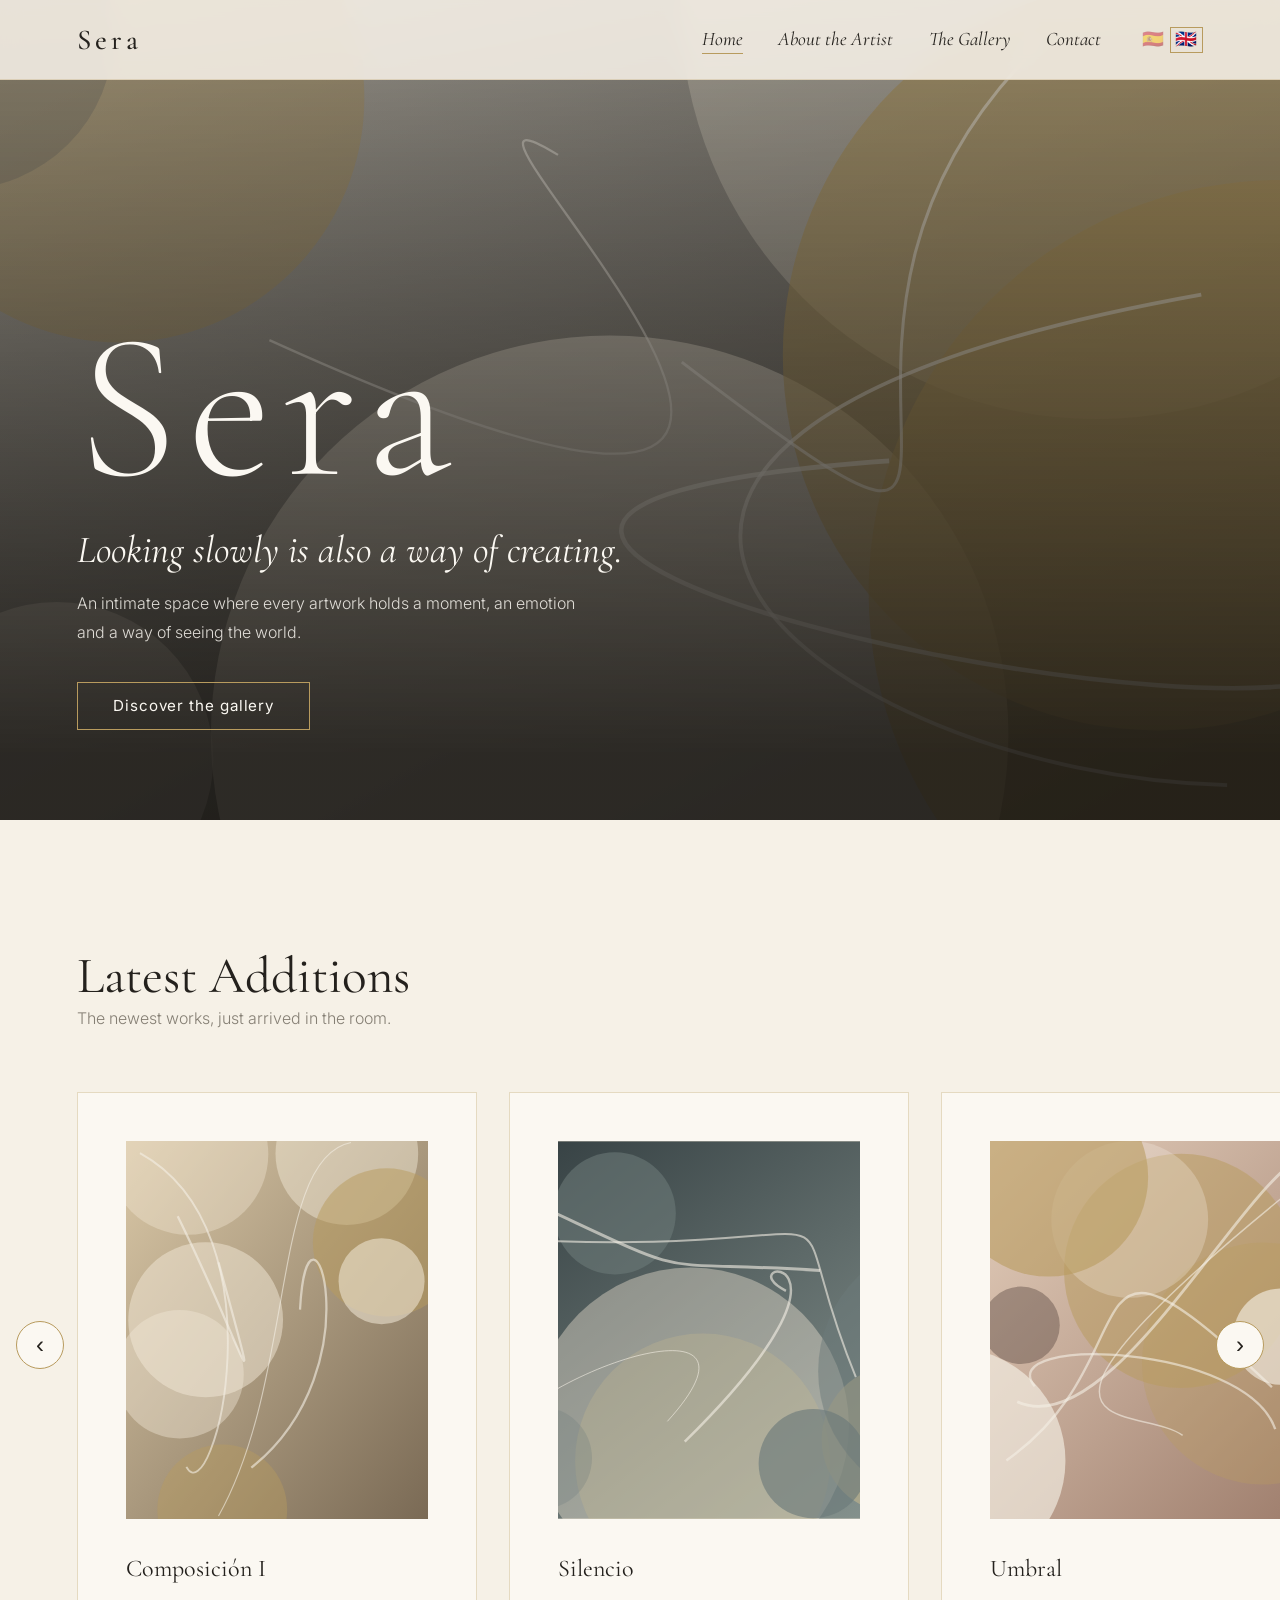
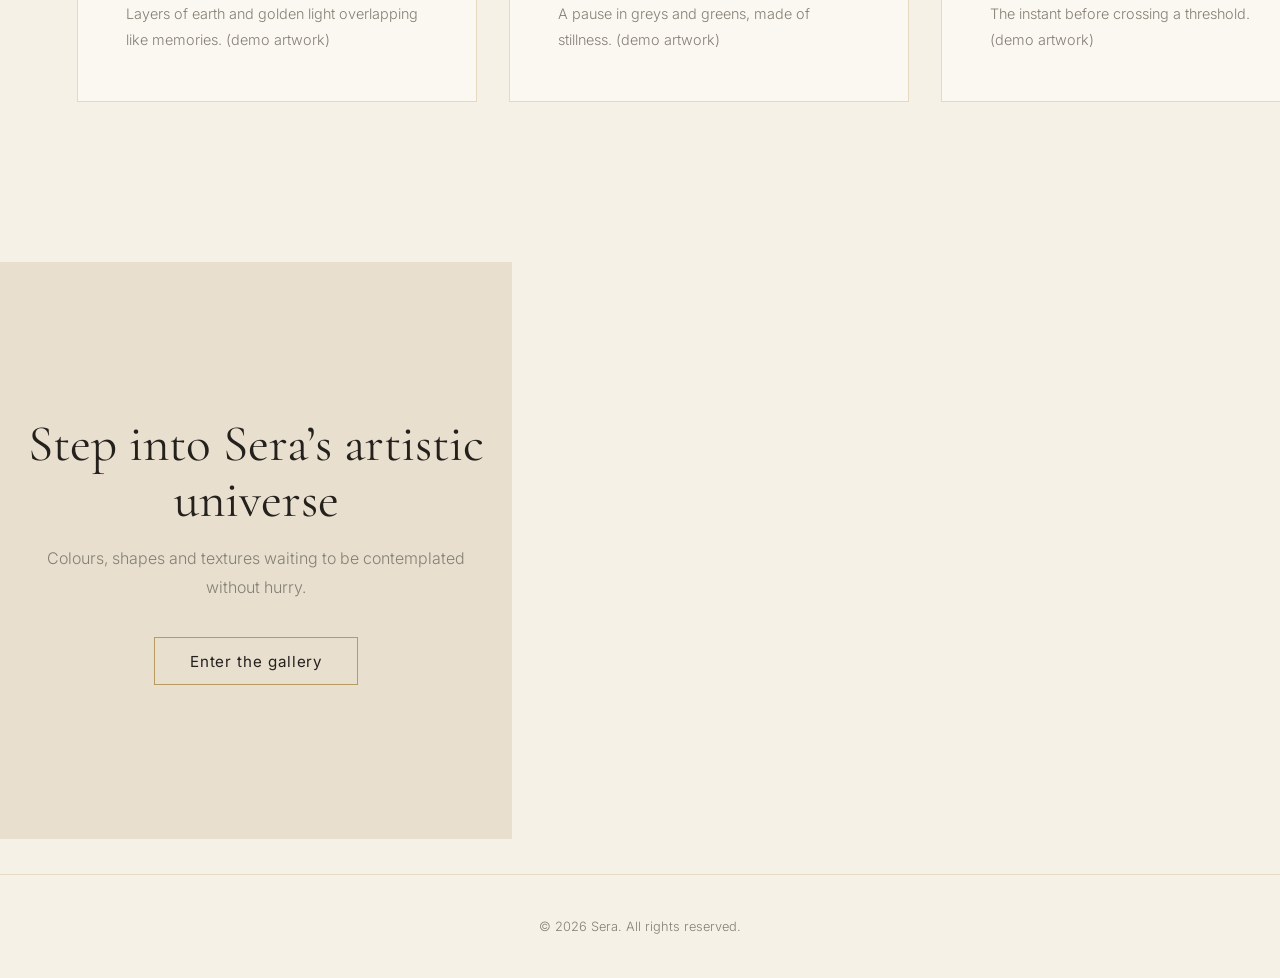
==== index.html @ 597193cc "Add files via upload" ====
<!doctype html><html lang="es"><head><meta charset="utf-8"><meta name="viewport" content="width=device-width,initial-scale=1"><title>Sera · Galería de arte</title><meta name="description" content="Galería de arte personal de Sera."><meta property="og:type" content="website"><meta property="og:title" content="Sera · Galería de arte"><meta property="og:image" content="assets/images/hero.svg"><link rel="icon" href="assets/icons/favicon.svg"><link rel="preconnect" href="https://fonts.googleapis.com"><link rel="preconnect" href="https://fonts.gstatic.com" crossorigin><link rel="stylesheet" href="https://fonts.googleapis.com/css2?family=Cormorant+Garamond:ital,wght@0,300;0,400;0,500;1,400&family=Inter:wght@300;400;500&display=swap"><link rel="stylesheet" href="css/style.css"></head><body data-page="home"><header id="hdr"></header><main>
<section class="hero"><img data-cfg="hero" fetchpriority="high" alt=""><div class="hc"><h1 data-artist></h1><p class="q" data-i18n="home.quote"></p><p class="in" data-i18n="home.intro"></p><a class="btn" href="gallery.html" data-i18n="home.cta"></a></div></section>
<section class="sec"><div class="hd rv"><h2 data-i18n="home.latest"></h2><p data-i18n="home.latestSub"></p></div><div class="car"><button class="ar" data-d="-1" data-i18n-al="modal.prev">‹</button><div class="trk" id="trk"><p class="st" data-i18n="gallery.loading"></p></div><button class="ar" data-d="1" data-i18n-al="modal.next">›</button></div></section>
<section class="fin rv"><h2 data-i18n="home.final"></h2><p data-i18n="home.finalText"></p><a class="btn" href="gallery.html" data-i18n="home.finalBtn"></a></section>
</main><footer id="ftr"><p data-i18n="footer.rights"></p></footer><script src="js/config.js"></script><script src="js/translations.js"></script><script src="js/main.js"></script><script src="js/carousel.js"></script></body></html>
---- css/style.css ----
:root{--iv:#f6f1e7;--pp:#fbf8f2;--bg:#e8dfcf;--ink:#24211d;--st:#857f74;--au:#b89b5e;--serif:'Cormorant Garamond',Georgia,serif;--sans:Inter,system-ui,sans-serif;--pad:clamp(1.5rem,6vw,6rem)}
*{box-sizing:border-box;margin:0}[hidden]{display:none!important}
html{scroll-behavior:smooth}
body{background:var(--iv);color:var(--ink);font:300 1rem/1.8 var(--sans);transition:opacity .35s;animation:fi .8s;overflow-x:hidden}
body.out{opacity:0}@keyframes fi{from{opacity:0}}
img{display:block;max-width:100%}a{color:inherit}
h1,h2,h3{font:400 clamp(2rem,4vw,3.4rem)/1.1 var(--serif)}h3{font-size:1.5rem}
main{padding-top:5rem}
:focus-visible{outline:2px solid var(--au);outline-offset:3px}
/* cabecera */
#hdr{position:fixed;inset:0 0 auto;z-index:50;height:5rem;display:flex;justify-content:space-between;align-items:center;padding:0 var(--pad);background:#f6f1e7e0;backdrop-filter:blur(10px);border-bottom:1px solid #b89b5e44}
.logo{font:500 1.8rem var(--serif);text-decoration:none;letter-spacing:.14em}
nav{display:flex;align-items:center;gap:2.2rem}
nav>a{font:italic 400 1.2rem var(--serif);text-decoration:none;position:relative}
nav>a::after{content:'';position:absolute;left:0;bottom:-3px;height:1px;width:0;background:var(--au);transition:width .45s}
nav>a:hover::after,nav>a.on::after{width:100%}
.lang button{background:none;border:1px solid transparent;cursor:pointer;font-size:1.1rem;padding:.1rem .3rem;opacity:.45;transition:.3s}
.lang button.on,.lang button:hover{opacity:1;border-color:var(--au)}
.burger{display:none;background:none;border:0;font-size:1.9rem;cursor:pointer;color:inherit}
/* botones y utilidades */
.btn{display:inline-block;padding:.85rem 2.2rem;border:1px solid var(--au);background:transparent;color:inherit;font:400 .95rem var(--sans);letter-spacing:.06em;text-decoration:none;cursor:pointer;transition:background .4s,color .4s}
.btn:hover{background:var(--au);color:var(--ink)}.btn.sm{padding:.45rem 1.1rem;font-size:.85rem}.ghost{border-color:#b89b5e77}
.rv{opacity:0;transform:translateY(24px);transition:opacity 1.1s,transform 1.1s cubic-bezier(.2,.7,.2,1)}.rv.in{opacity:1;transform:none}
.st{color:var(--st);text-align:center;grid-column:1/-1;padding:3rem 1rem;width:100%}
.hd{padding:0 var(--pad);margin-bottom:3rem}.hd p,.lead{color:var(--st)}
#ftr{text-align:center;padding:2.5rem 1rem;font-size:.8rem;color:var(--st);border-top:1px solid #b89b5e44}
/* inicio */
.hero{position:relative;min-height:calc(100svh - 5rem);display:grid;align-items:end;color:var(--pp);overflow:hidden;margin-top:-5rem;padding-top:5rem}
.hero img{position:absolute;inset:0;width:100%;height:100%;object-fit:cover;animation:zm 16s ease-out both}@keyframes zm{from{transform:scale(1.1)}}
.hero::after{content:'';position:absolute;inset:0;background:linear-gradient(180deg,#14120f33,#14120fd9 92%)}
.hc{position:relative;z-index:1;padding:0 var(--pad) clamp(3rem,10vh,7rem);max-width:62rem}
.hero h1{font-size:clamp(5rem,17vw,13rem);font-weight:300;letter-spacing:.05em;line-height:.95}
.q{font:italic 400 clamp(1.5rem,3.2vw,2.4rem)/1.3 var(--serif);margin:1.2rem 0 .8rem}
.in{max-width:32rem;opacity:.85;margin-bottom:2.2rem}
.sec{padding:clamp(4rem,10vw,9rem) 0}
.car{position:relative}
.trk{display:flex;gap:2rem;overflow-x:auto;scroll-snap-type:x mandatory;padding:0 var(--pad) 1rem;scrollbar-width:none;scroll-padding:0 var(--pad)}.trk::-webkit-scrollbar{display:none}
.card{flex:0 0 min(78vw,25rem);scroll-snap-align:start;cursor:pointer;background:none;border:0;text-align:left;font:inherit;color:inherit}
.card .im{aspect-ratio:4/5;overflow:hidden;background:var(--bg);margin-bottom:1.1rem}
.card img{width:100%;height:100%;object-fit:cover;transition:transform 1.4s cubic-bezier(.2,.7,.2,1)}.card:hover img{transform:scale(1.05)}
.card p{color:var(--st);font-size:.9rem;display:-webkit-box;-webkit-line-clamp:2;-webkit-box-orient:vertical;overflow:hidden}
.ar,.nv{width:3rem;height:3rem;border-radius:50%;border:1px solid var(--au);color:inherit;cursor:pointer;font-size:1.5rem;line-height:1;transition:background .3s}
.ar{position:absolute;top:38%;z-index:2;background:var(--pp);color:var(--ink)}.ar[data-d="-1"]{left:1rem}.ar[data-d="1"]{right:1rem}.ar:hover,.nv:hover{background:var(--au)}
.nv{background:transparent}
@media(hover:none){.ar{display:none}}
.fin{text-align:center;padding:clamp(5rem,12vw,10rem) 1.5rem;background:var(--bg)}.fin p{margin:1rem 0 2.2rem;color:var(--st)}
/* autor */
.ab{display:grid;grid-template-columns:5fr 6fr;gap:clamp(2rem,8vw,8rem);padding:3rem var(--pad);align-items:center;max-width:92rem;margin:auto}
.ab figure{position:relative;isolation:isolate}.ab figure::after{content:'';position:absolute;inset:1.3rem -1.3rem -1.3rem 1.3rem;border:1px solid var(--au);z-index:-1}
.ab img{width:100%;aspect-ratio:3/4;object-fit:cover}
.lead{font:italic 400 clamp(1.3rem,2.2vw,1.7rem)/1.5 var(--serif);margin:1.5rem 0 2.5rem}.ab h2{font-size:1.8rem;margin-bottom:.8rem}
.aq{max-width:44rem;margin:auto;padding:clamp(4rem,9vw,8rem) 1.5rem;text-align:center}.aq p{font:400 1.35rem/1.85 var(--serif);margin-top:1.6rem}
/* contacto */
.ct{max-width:46rem;margin:auto;padding:clamp(3rem,8vw,7rem) 1.5rem;text-align:center}.ct .lead{margin-bottom:3rem}
.lk{list-style:none;padding:0;border-top:1px solid #b89b5e66;margin-bottom:4rem}
.lk li{display:flex;justify-content:space-between;align-items:center;gap:1rem;padding:1.3rem 0;border-bottom:1px solid #b89b5e66}
.lk li>span{color:var(--st);font-size:.9rem}.lk a{display:inline-flex;gap:.6rem;align-items:center;text-decoration:none;font:400 1.35rem var(--serif);transition:color .3s;word-break:break-all}.lk a:hover{color:var(--au)}
blockquote{font:italic 400 clamp(1.4rem,2.6vw,1.9rem)/1.6 var(--serif)}
/* galería */
.doors{position:fixed;inset:0;z-index:100;display:flex;perspective:1800px;overflow:hidden;cursor:pointer}
.door{flex:1;position:relative;background:linear-gradient(90deg,#33302a,#1d1b17);box-shadow:inset 0 0 0 1px #b89b5e55;transition:transform 2.5s cubic-bezier(.76,0,.2,1)}
.door::before{content:'';position:absolute;inset:7% 12%;border:1px solid #b89b5e66;box-shadow:inset 0 0 0 .6rem #25221d,inset 0 0 0 calc(.6rem + 1px) #b89b5e33}
.door.l{transform-origin:left center}.door.r{transform-origin:right center}
.door i{position:absolute;top:50%;width:.45rem;height:7rem;margin-top:-3.5rem;border-radius:.3rem;background:linear-gradient(var(--au),#7d6836)}.l i{right:1.4rem}.r i{left:1.4rem}
.doors.open{pointer-events:none;animation:fo .6s 2.5s forwards}.doors.open .l{transform:rotateY(-104deg)}.doors.open .r{transform:rotateY(104deg)}
.dn{position:absolute;left:0;right:0;top:calc(50% + 5rem);text-align:center;color:var(--au);font:italic 1.4rem var(--serif);transition:opacity .6s}.open .dn{opacity:0}
@keyframes fo{to{opacity:0}}
.gl{padding:2rem var(--pad) 8rem;overflow:hidden;background:linear-gradient(var(--pp),var(--iv) 40%)}.gl .hd{text-align:center;padding:2rem 0 1.5rem;margin:0}
.chips{display:flex;flex-wrap:wrap;justify-content:center;gap:.4rem;margin-bottom:5rem;min-height:2.5rem}
.chip{background:none;border:0;border-bottom:1px solid transparent;cursor:pointer;font:italic 400 1.2rem var(--serif);padding:.2rem .9rem;color:var(--st);transition:.3s}.chip.on,.chip:hover{color:var(--ink);border-color:var(--au)}
.wall{display:grid;grid-template-columns:repeat(12,1fr);gap:clamp(4rem,9vw,8rem) 2.5rem;transform:scale(1.14);opacity:.2;transition:transform 2.9s cubic-bezier(.2,.7,.2,1),opacity 1.8s}.wall.in{transform:none;opacity:1}
.art{grid-column:span var(--s);align-self:var(--a)}
.art button{display:block;width:100%;padding:clamp(.6rem,1.6vw,1.3rem);background:var(--pp);border:1px solid #b89b5e55;box-shadow:0 34px 50px -34px #0006;cursor:zoom-in;transition:transform .7s cubic-bezier(.2,.7,.2,1),box-shadow .7s}
.art button:hover{transform:translateY(-6px);box-shadow:0 44px 54px -34px #0008}
.art img{width:100%;height:auto;background:var(--bg)}
.art figcaption{margin-top:1.1rem;display:flex;gap:1rem;align-items:baseline;justify-content:space-between;color:var(--st);font-size:.85rem}
.modal{position:fixed;inset:0;z-index:90;display:grid;grid-template-columns:auto 1fr auto;align-items:center;gap:1rem;padding:2rem;background:#14120ff5;color:var(--iv);opacity:0;visibility:hidden;transition:opacity .5s,visibility .5s}.modal.on{opacity:1;visibility:visible}
.modal figure{display:grid;grid-template-columns:1.7fr 1fr;gap:clamp(1.5rem,4vw,4rem);align-items:center;max-height:100%}
.modal img{max-height:84vh;margin:auto;object-fit:contain;box-shadow:0 30px 80px #0008}
.modal figcaption{max-width:26rem}.modal h3{font-size:clamp(2rem,3.4vw,3rem);margin:.4rem 0 1rem}.modal .y{font:italic 1.3rem var(--serif);color:var(--au)}.modal .ds{opacity:.8}
.x{position:absolute;top:1rem;right:1.4rem;background:none;border:0;color:inherit;font-size:2.4rem;cursor:pointer;line-height:1}
/* admin */
.ad{max-width:62rem;margin:auto;padding:3rem 1.5rem 6rem}.bar{display:flex;justify-content:space-between;align-items:center;gap:1rem;flex-wrap:wrap}
.card{background:var(--pp);border:1px solid #b89b5e55;padding:clamp(1.5rem,4vw,3rem);display:grid;gap:1.2rem;margin:1.5rem 0 1rem}#login .card{max-width:26rem;margin:6vh auto}
label{display:grid;gap:.4rem;font-size:.9rem;color:var(--st)}
input,textarea{font:300 1rem var(--sans);padding:.8rem;border:1px solid #b89b5e66;background:#fffc;color:var(--ink);width:100%}
small{color:var(--st)}#pv{max-height:14rem;object-fit:contain}
.msg{min-height:1.6rem;font-size:.95rem;margin:1rem 0}.msg.err{color:#9a3b2e}.msg.ok{color:#4a6b3a}
.row{display:grid;grid-template-columns:7rem 1fr auto;gap:1.5rem;align-items:center;padding:1.3rem 0;border-bottom:1px solid #b89b5e44}.row img{width:7rem;height:7rem;object-fit:cover}.row p{color:var(--st);font-size:.9rem}
.ef{grid-column:1/-1;display:grid;gap:.9rem}.acts{display:flex;gap:.6rem;flex-wrap:wrap}
/* responsive */
@media(max-width:820px){
 .burger{display:block}
 nav{position:absolute;top:100%;left:0;right:0;flex-direction:column;gap:1.4rem;padding:2rem;background:var(--iv);border-bottom:1px solid #b89b5e44;transform:translateY(-130%);transition:transform .5s cubic-bezier(.2,.7,.2,1);z-index:-1}nav.open{transform:none}
 .ab{grid-template-columns:1fr}.ab figure{max-width:24rem;margin:0 1.3rem 0 0}
 .art{grid-column:1/-1}.art:nth-child(even){width:84%;justify-self:end}
 .modal{grid-template-columns:1fr;padding:3.5rem 1rem 5rem}.modal figure{grid-template-columns:1fr;gap:1.2rem;overflow:auto}.modal img{max-height:52vh}
 .nv{position:absolute;bottom:1rem}.nv[data-d="-1"]{left:1rem}.nv[data-d="1"]{right:1rem}
 .row{grid-template-columns:5rem 1fr}.row img{width:5rem;height:5rem}.row .acts{grid-column:1/-1}
}
@media(prefers-reduced-motion:reduce){*,*::before,*::after{animation:none!important;transition-duration:.01ms!important;scroll-behavior:auto!important}.rv{opacity:1;transform:none}.wall{transform:none;opacity:1}}
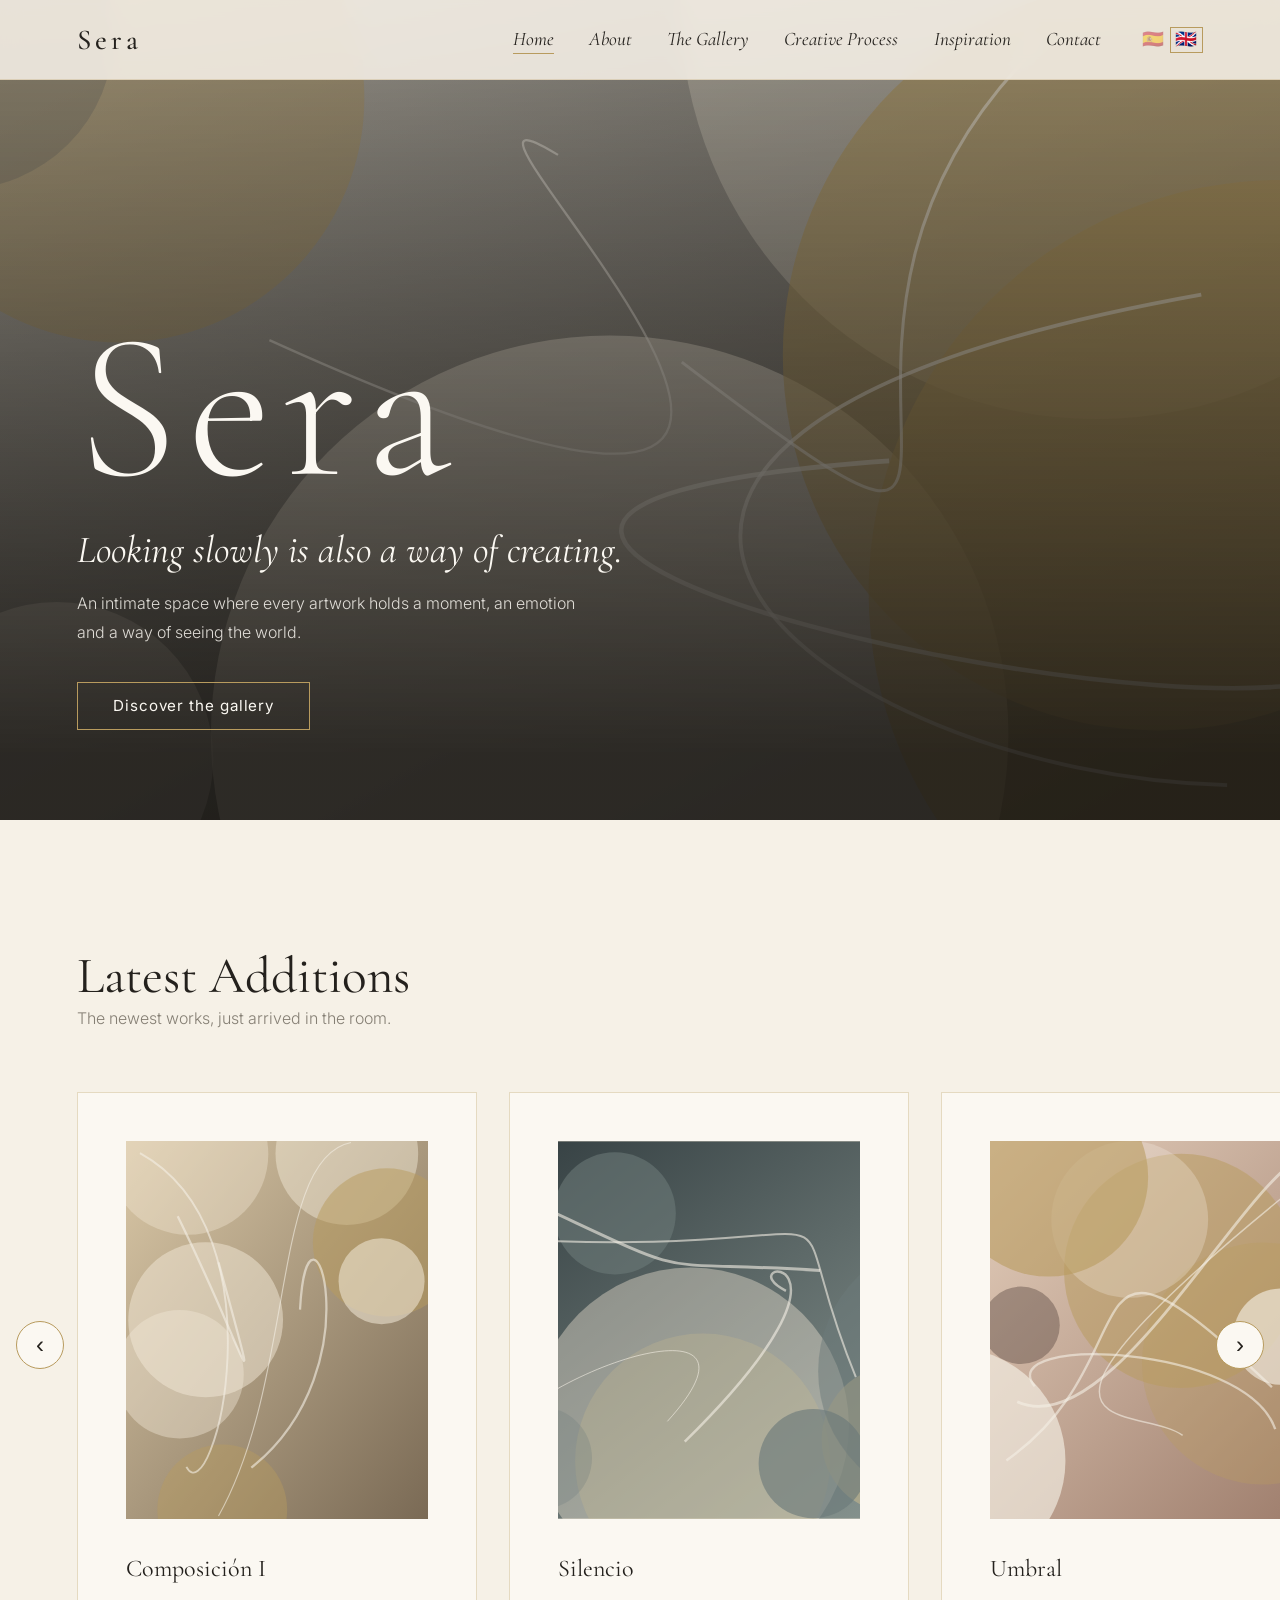
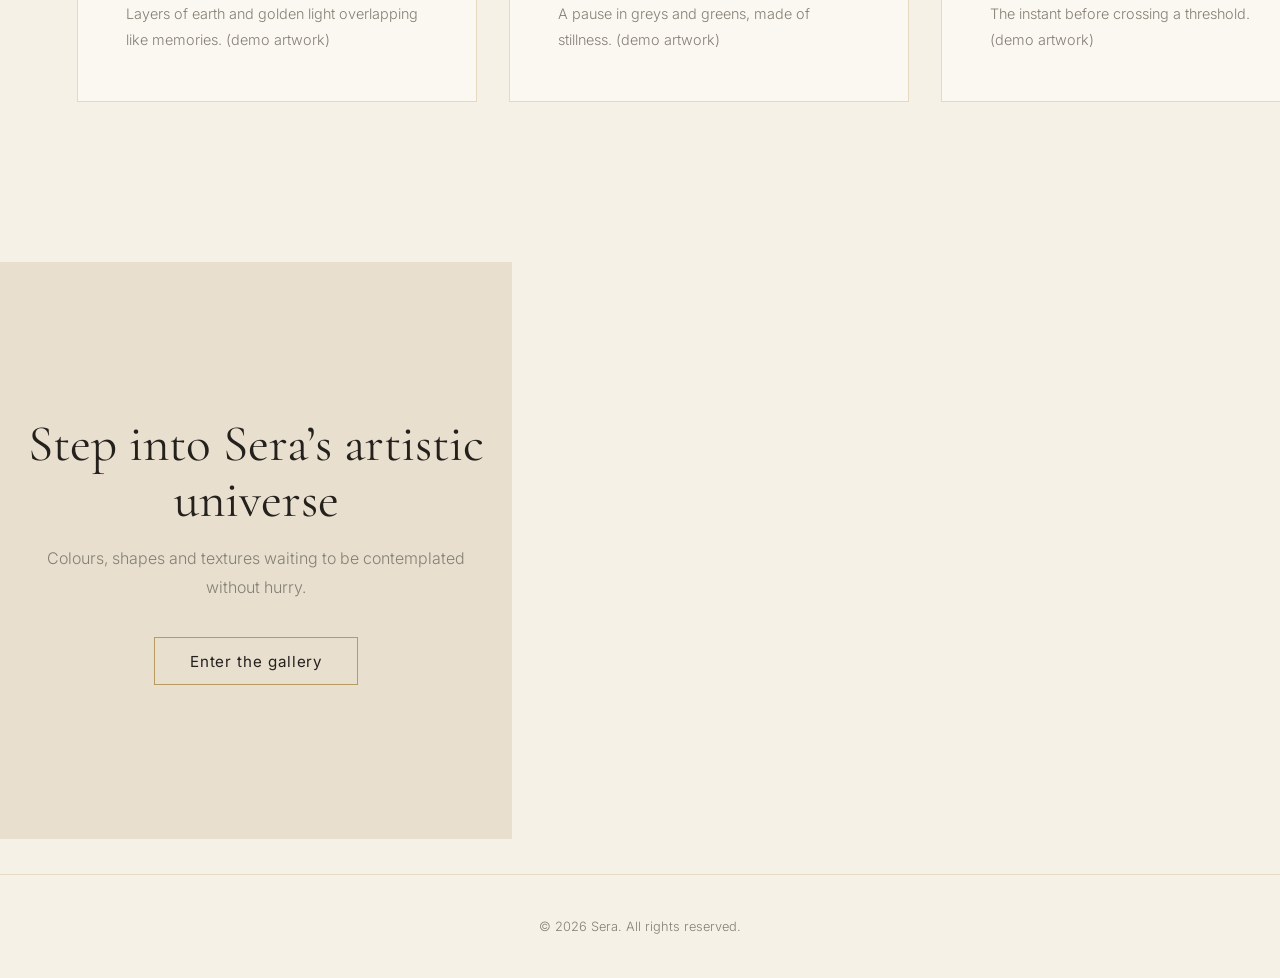
==== commit 8ac1f358: "versionado" ====
--- a/index.html
+++ b/index.html
@@ -2,4 +2,4 @@
 <section class="hero"><img data-cfg="hero" fetchpriority="high" alt=""><div class="hc"><h1 data-artist></h1><p class="q" data-i18n="home.quote"></p><p class="in" data-i18n="home.intro"></p><a class="btn" href="gallery.html" data-i18n="home.cta"></a></div></section>
 <section class="sec"><div class="hd rv"><h2 data-i18n="home.latest"></h2><p data-i18n="home.latestSub"></p></div><div class="car"><button class="ar" data-d="-1" data-i18n-al="modal.prev">‹</button><div class="trk" id="trk"><p class="st" data-i18n="gallery.loading"></p></div><button class="ar" data-d="1" data-i18n-al="modal.next">›</button></div></section>
 <section class="fin rv"><h2 data-i18n="home.final"></h2><p data-i18n="home.finalText"></p><a class="btn" href="gallery.html" data-i18n="home.finalBtn"></a></section>
-</main><footer id="ftr"><p data-i18n="footer.rights"></p></footer><script src="js/config.js"></script><script src="js/translations.js"></script><script src="js/main.js"></script><script src="js/carousel.js"></script></body></html>
+</main><footer id="ftr"><p data-i18n="footer.rights"></p></footer><script src="js/config.js"></script><script src="js/translations.js"></script><script src="js/translations-ext.js"></script><script src="js/main.js"></script><script src="js/carousel.js"></script></body></html>
--- a/css/style.css
+++ b/css/style.css
@@ -99,3 +99,35 @@
  .row{grid-template-columns:5rem 1fr}.row img{width:5rem;height:5rem}.row .acts{grid-column:1/-1}
 }
 @media(prefers-reduced-motion:reduce){*,*::before,*::after{animation:none!important;transition-duration:.01ms!important;scroll-behavior:auto!important}.rv{opacity:1;transform:none}.wall{transform:none;opacity:1}}
+
+/* ampliación: vestíbulo, exposición, proceso, inspiración, admin */
+.stage{transform:scale(1.14);opacity:.2;transition:transform 2.9s cubic-bezier(.2,.7,.2,1),opacity 1.8s}.stage.in{transform:none;opacity:1}.stage.fade{opacity:0!important;transition:opacity .45s!important}
+.wall{transform:none;opacity:1;transition:none}
+.lobby{display:grid;grid-template-columns:repeat(12,1fr);gap:clamp(3rem,7vw,6rem) 2.5rem;align-items:end;max-width:90rem;margin:0 auto}
+.poster{grid-column:span var(--s);display:block;text-decoration:none;background:var(--pp);border:1px solid #b89b5e55;padding:clamp(.8rem,2vw,1.6rem);box-shadow:0 34px 50px -36px #0006;transition:transform .7s cubic-bezier(.2,.7,.2,1)}.poster:hover{transform:translateY(-8px)}
+.poster .im{aspect-ratio:var(--r);overflow:hidden;background:var(--bg)}.poster.ft .im{aspect-ratio:21/9}.poster img{width:100%;height:100%;object-fit:cover;transition:transform 1.4s cubic-bezier(.2,.7,.2,1)}.poster:hover img{transform:scale(1.04)}
+.pl{padding-top:1.3rem}.pl h2{font-size:clamp(1.8rem,3vw,2.5rem);margin-bottom:.5rem}.pl p{color:var(--st);font-size:.92rem;display:-webkit-box;-webkit-line-clamp:3;-webkit-box-orient:vertical;overflow:hidden}
+.mt{display:block;font:italic 1.15rem var(--serif);color:var(--au);margin-top:.7rem}.go{display:inline-block;margin-top:1rem;border-bottom:1px solid var(--au);font-size:.9rem}
+.crumbs{display:flex;justify-content:space-between;gap:1rem;flex-wrap:wrap;margin-bottom:3rem}.crumbs a{font:italic 1.2rem var(--serif);text-decoration:none;border-bottom:1px solid #b89b5e77}
+.exh{display:grid;grid-template-columns:6fr 5fr;gap:clamp(2rem,6vw,6rem);align-items:center;margin-bottom:4rem}.exh img{width:100%;aspect-ratio:4/5;object-fit:cover;box-shadow:0 34px 50px -34px #0006}.exh p{margin-top:1rem}.exh .lead{margin:1.2rem 0 1rem}
+.intro{max-width:60rem;margin:auto;padding:clamp(2rem,6vw,5rem) var(--pad) 2rem;text-align:center}.intro h1{font-size:clamp(3rem,8vw,6rem);font-weight:300}
+.post{max-width:90rem;margin:0 auto;padding:3rem var(--pad) 5rem}.post>header{display:flex;justify-content:space-between;align-items:baseline;gap:1rem;border-bottom:1px solid #b89b5e66;padding-bottom:1rem;margin-bottom:3.5rem}.post>.btn{margin:1rem 0 0 2.2rem}
+.tl{position:relative;padding-left:2.2rem}.tl::before{content:'';position:absolute;left:.35rem;top:0;bottom:0;width:1px;background:var(--au)}
+.sb{position:relative;display:grid;grid-template-columns:4fr 7fr;gap:clamp(1.5rem,5vw,5rem);align-items:center;margin-bottom:clamp(3rem,8vw,7rem)}.sb.flip{grid-template-columns:7fr 4fr}.sb.flip .tx{order:2}
+.dot{position:absolute;left:-2.2rem;top:.7rem;width:.75rem;height:.75rem;border-radius:50%;background:var(--au)}
+time{font:italic 1.1rem var(--serif);color:var(--st)}.tx h3{margin:.2rem 0 .8rem}
+.ph{display:grid;grid-template-columns:repeat(6,1fr);gap:1rem;align-items:start}.ph button{grid-column:span 3;aspect-ratio:3/4;padding:0;border:0;background:var(--bg);cursor:zoom-in;overflow:hidden}
+.ph button:first-child{grid-column:span 6;aspect-ratio:3/2}.ph button:nth-child(3n){aspect-ratio:1;margin-top:2rem}.ph img{width:100%;height:100%;object-fit:cover;transition:transform 1.2s}.ph button:hover img{transform:scale(1.05)}
+.board{columns:3 17rem;column-gap:1.6rem;padding:2rem var(--pad) 7rem;max-width:96rem;margin:auto}
+.it{position:relative;display:block;width:100%;margin:0 0 1.6rem;padding:0;border:0;background:var(--bg);break-inside:avoid;cursor:zoom-in;overflow:hidden;text-align:left}.it img{width:100%;transition:transform 1.2s}.it:hover img{transform:scale(1.04)}
+.r1 img{aspect-ratio:3/4;object-fit:cover}.r2 img{aspect-ratio:1;object-fit:cover}.r3 img{aspect-ratio:4/3;object-fit:cover}
+.cp{position:absolute;left:0;right:0;bottom:0;padding:2rem 1rem .8rem;color:var(--pp);font:italic 1.2rem var(--serif);background:linear-gradient(#0000,#14120fcc);opacity:0;transition:opacity .5s}.it:hover .cp,.it:focus-visible .cp{opacity:1}
+.it.note{background:var(--pp);border:1px solid #b89b5e66;padding:1.8rem 1.5rem;cursor:pointer}.nt{font:italic 400 1.45rem/1.5 var(--serif);color:var(--ink)}
+.modal figure:has(img[hidden]){grid-template-columns:1fr;text-align:center}.modal figcaption{margin:auto}
+.tabs{display:flex;gap:.4rem;flex-wrap:wrap;margin:1.5rem 0 0;border-bottom:1px solid #b89b5e55}.tabs button{background:none;border:0;border-bottom:2px solid transparent;font:italic 1.3rem var(--serif);padding:.4rem 1rem;cursor:pointer;color:var(--st)}.tabs .on{color:var(--ink);border-color:var(--au)}
+.ck{display:flex;align-items:center;gap:.6rem;color:var(--ink)}.ck input{width:auto}.th{height:5rem;width:auto;object-fit:cover}.ths{display:flex;gap:.8rem;flex-wrap:wrap}
+.sg{border:1px solid #b89b5e55;padding:1rem;display:grid;gap:.8rem}select{font:inherit;padding:.7rem;border:1px solid #b89b5e66;background:#fffc;width:100%}
+.wr{display:flex;gap:.5rem;align-items:center;justify-content:space-between;padding:.3rem 0;border-bottom:1px solid #b89b5e33}.row.x{grid-template-columns:1fr auto}
+@media(max-width:1080px){nav{gap:1.5rem}.burger{display:block}nav{position:absolute;top:100%;left:0;right:0;flex-direction:column;gap:1.4rem;padding:2rem;background:var(--iv);border-bottom:1px solid #b89b5e44;transform:translateY(-130%);transition:transform .5s cubic-bezier(.2,.7,.2,1);z-index:-1}nav.open{transform:none}}
+@media(max-width:820px){.poster{grid-column:1/-1}.poster:nth-child(even){width:88%;justify-self:end}.exh{grid-template-columns:1fr}.sb,.sb.flip{grid-template-columns:1fr}.sb.flip .tx{order:0}.row.x{grid-template-columns:1fr}}
+@media(prefers-reduced-motion:reduce){.stage{transform:none;opacity:1}}
